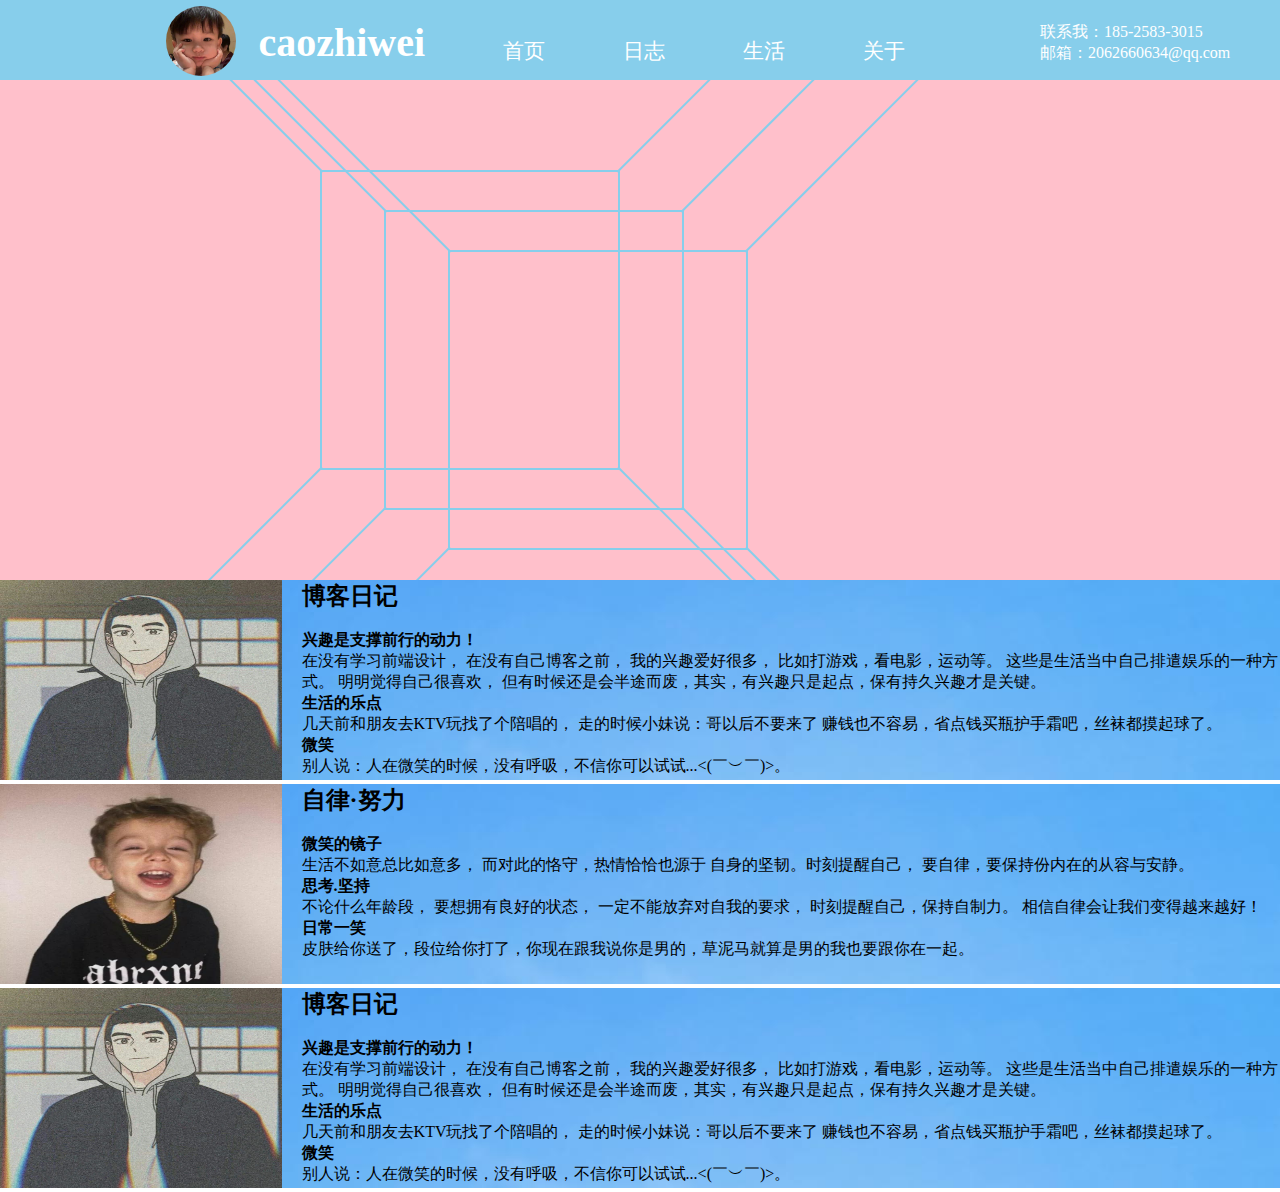
==== index.html @ 77c40b0c "Add files via upload" ====
<!DOCTYPE html>
<html>
	<head>
		<meta charset="utf-8">
		<title>czw个人博客</title>
		<link rel="stylesheet" type="text/css" href="wangyan.css.css">
	</head>
	<body>
<nav>
	<div class="logo-baozh fl">
		<div class="logo-img fl"></div>
		<div class="logo-mp fl">
			<h3>caozhiwei</h3>
<!-- 			<p>On the road ahead</p> -->
		</div>
	</div>
	<embed src="./44.mp3" autostart="true" loop="true" hidden="true"></embed>
	<div class="dao fl">
		<ul class="fl">
			<li>
				<a href="wangyuan.html">首页</a>
				<a href="#">日志</a>
				<a href="#">生活</a>
				<a href="#">关于</a>
			</li>
		</ul>
	</div>
	<div class="mipian fr">联系我：185-2583-3015<br>邮箱：2062660634@qq.com</div>
</nav>
<article class="content">
<div id="box">
		<div id="warp">
			<div></div>
			<div></div>
			<div></div>
			<div></div>
			<div></div>
		</div>
		<div id="warp">
			<div></div>
			<div></div>
			<div></div>
			<div></div>
			<div></div>
		</div>
		<div id="warp">
			<div></div>
			<div></div>
			<div></div>
			<div></div>
			<div></div>
		</div>	
	</div>
	</article>
<img src="5.jpg" />
<div class="bke">
	<div class="bo">
 <h2>博客日记</h2>
 <br/>
	 <h4>兴趣是支撑前行的动力！</h4>
	 <a>在没有学习前端设计，
	 在没有自己博客之前，
	 我的兴趣爱好很多，
	 比如打游戏，看电影，运动等。
	 这些是生活当中自己排遣娱乐的一种方式。
	 明明觉得自己很喜欢，
	 但有时候还是会半途而废，其实，有兴趣只是起点，保有持久兴趣才是关键。</a>
	<h4>生活的乐点</h4>
	<a>
	几天前和朋友去KTV玩找了个陪唱的，
	走的时候小妹说：哥以后不要来了
	赚钱也不容易，省点钱买瓶护手霜吧，丝袜都摸起球了。
	</a>
	<h4>微笑</h4>
	<a>别人说：人在微笑的时候，没有呼吸，不信你可以试试...<(￣︶￣)>。</a>
</div>
</div>
<img src="2.jpg">
<div class="bke">
	<div class="bo">
 <h2>自律·努力</h2>
 <br/>
	 <h4>微笑的镜子</h4>
	 <a>生活不如意总比如意多，
	 而对此的恪守，热情恰恰也源于
	 自身的坚韧。时刻提醒自己，
	 要自律，要保持份内在的从容与安静。</a>
	<h4>思考.坚持</h4>
	<a>
	不论什么年龄段，
	要想拥有良好的状态，
	一定不能放弃对自我的要求，
	时刻提醒自己，保持自制力。
	相信自律会让我们变得越来越好！
	</a>
	<h4>日常一笑</h4>
	<a>皮肤给你送了，段位给你打了，你现在跟我说你是男的，草泥马就算是男的我也要跟你在一起。</a>
</div>
</div>
<img src="5.jpg" />
<div class="bke">
	<div class="bo">
 <h2>博客日记</h2>
 <br/>
	 <h4>兴趣是支撑前行的动力！</h4>
	 <a>在没有学习前端设计，
	 在没有自己博客之前，
	 我的兴趣爱好很多，
	 比如打游戏，看电影，运动等。
	 这些是生活当中自己排遣娱乐的一种方式。
	 明明觉得自己很喜欢，
	 但有时候还是会半途而废，其实，有兴趣只是起点，保有持久兴趣才是关键。</a>
	<h4>生活的乐点</h4>
	<a>
	几天前和朋友去KTV玩找了个陪唱的，
	走的时候小妹说：哥以后不要来了
	赚钱也不容易，省点钱买瓶护手霜吧，丝袜都摸起球了。
	</a>
	<h4>微笑</h4>
	<a>别人说：人在微笑的时候，没有呼吸，不信你可以试试...<(￣︶￣)>。</a>
</div>
</div>
	</body>
</html>
---- wangyan.css.css ----
*{
	margin:0px;
	padding: 0px;
}
nav{
	width:100%;
	height:80px;
	background: skyblue;
}
.fl{
	float: left;
}
.fr{
	float: right;
}
ul{
	list-style: none;
}
/* 下面是logo区 */
.logo-baozh{
	width:300px;
	height:80px;
	margin-left: 13%;
	/* padding-top: 6px; */
}
.logo-baozh .logo-img{
	margin-top: 6px;
	margin-right: 22px;
	width:70px;
	height:70px;
	display: block;
	background: url(1.jpg);
	background-size:100% ;
	border-radius: 50%;
	transition: all 2.0s;
}
.logo-mp h3{
	color: #FFFFFF;
	font-size: 40px;
	margin-top: 19px;
}
.logo-mp p{
	color: #FFFFFF;
}
/* 这里是导航区 */
.dao{
	
	width: 40%;
	height:30px;
	padding-top: 37px;
}
.dao ul li a{
	margin: 0 37px;
	font-size: 21px;
	text-decoration: none;
	color: #fff;
}
.dao ul li a:hover{
	color: #000000;
}
.mipian{
	width: 240px;
	height: 30px;
	margin-top:22px;
	color: #fff;
}
.logo-baozh .logo-img:hover{
	transform: rotate(360deg);
}
/* 下面是网页主图 */
.content{
	width: 100%;
	height: 500px;
	background: #0000FF;
	position: relative;
	overflow: hidden;
}
#box {
			width: 100%;
			height: 100%;
			position: absolute;
			top: 50%;
			left: 50%;
			background: #FFC0CB;
			transform: translate(-50%,-50%);
			animation: bcolor 24s linear infinite;
		}
		#warp {
			position: relative;
			width: 300px;
			height: 300px;
			animation: brotate 60s linear infinite;
		}
		#box #warp:nth-child(1){
			top: 18%;
			left: 25%;
		}
		#box #warp:nth-child(2){
			top: -34%;
			left: 30%;
		}
		#box #warp:nth-child(3){
			top: -86%;
			left: 35%;
		}
		#warp div {
			width: 100%;
			height: 100%;
			position: absolute;
			box-sizing: border-box;
		}
		#warp div:nth-child(3){
			border: 2px solid skyblue;
		}
		
		#warp div:nth-child(1){
			width: 500%;
			top: -191%;
			left: -461%;
			transform: rotate(45deg);
			border-top: 2px solid skyblue;
		}
		#warp div:nth-child(2){
			width: 500%;
			top: -191%;
			left: 61%;
			transform: rotate(-45deg);
			border-top: 2px solid skyblue;
		}
		#warp div:nth-child(4){
			width: 500%;
			top: 261%;
			left: -9%;
			transform: rotate(45deg);
			border-top: 2px solid skyblue;
		}
		#warp div:nth-child(5){
			width: 500%;
			top: 261%;
			left: -391%;
			transform: rotate(-45deg);
			border-top: 2px solid skyblue;
		}
		@keyframes brotate{
			from{transform: rotate(0deg);}
			to{transform: rotate(360deg);}
		}
		@keyframes bcolor{
			0%,100% {background: darkcyan;}
			25% {background: slateblue;}
			50% {background: darkslateblue;}
			75% {background: darkred;}
		}
		/* 下面是内容部分 */
		img{
			width: 22%;
			height: 200px;
		}
.bke{
	float: right;
	width: 78%;
	height: 200px;
	background: url(23.jpg);
}

 .bke .41{
position: absolute;
margin-top:100px;	
}
.bke .bo{
	margin-left: 20px;
}
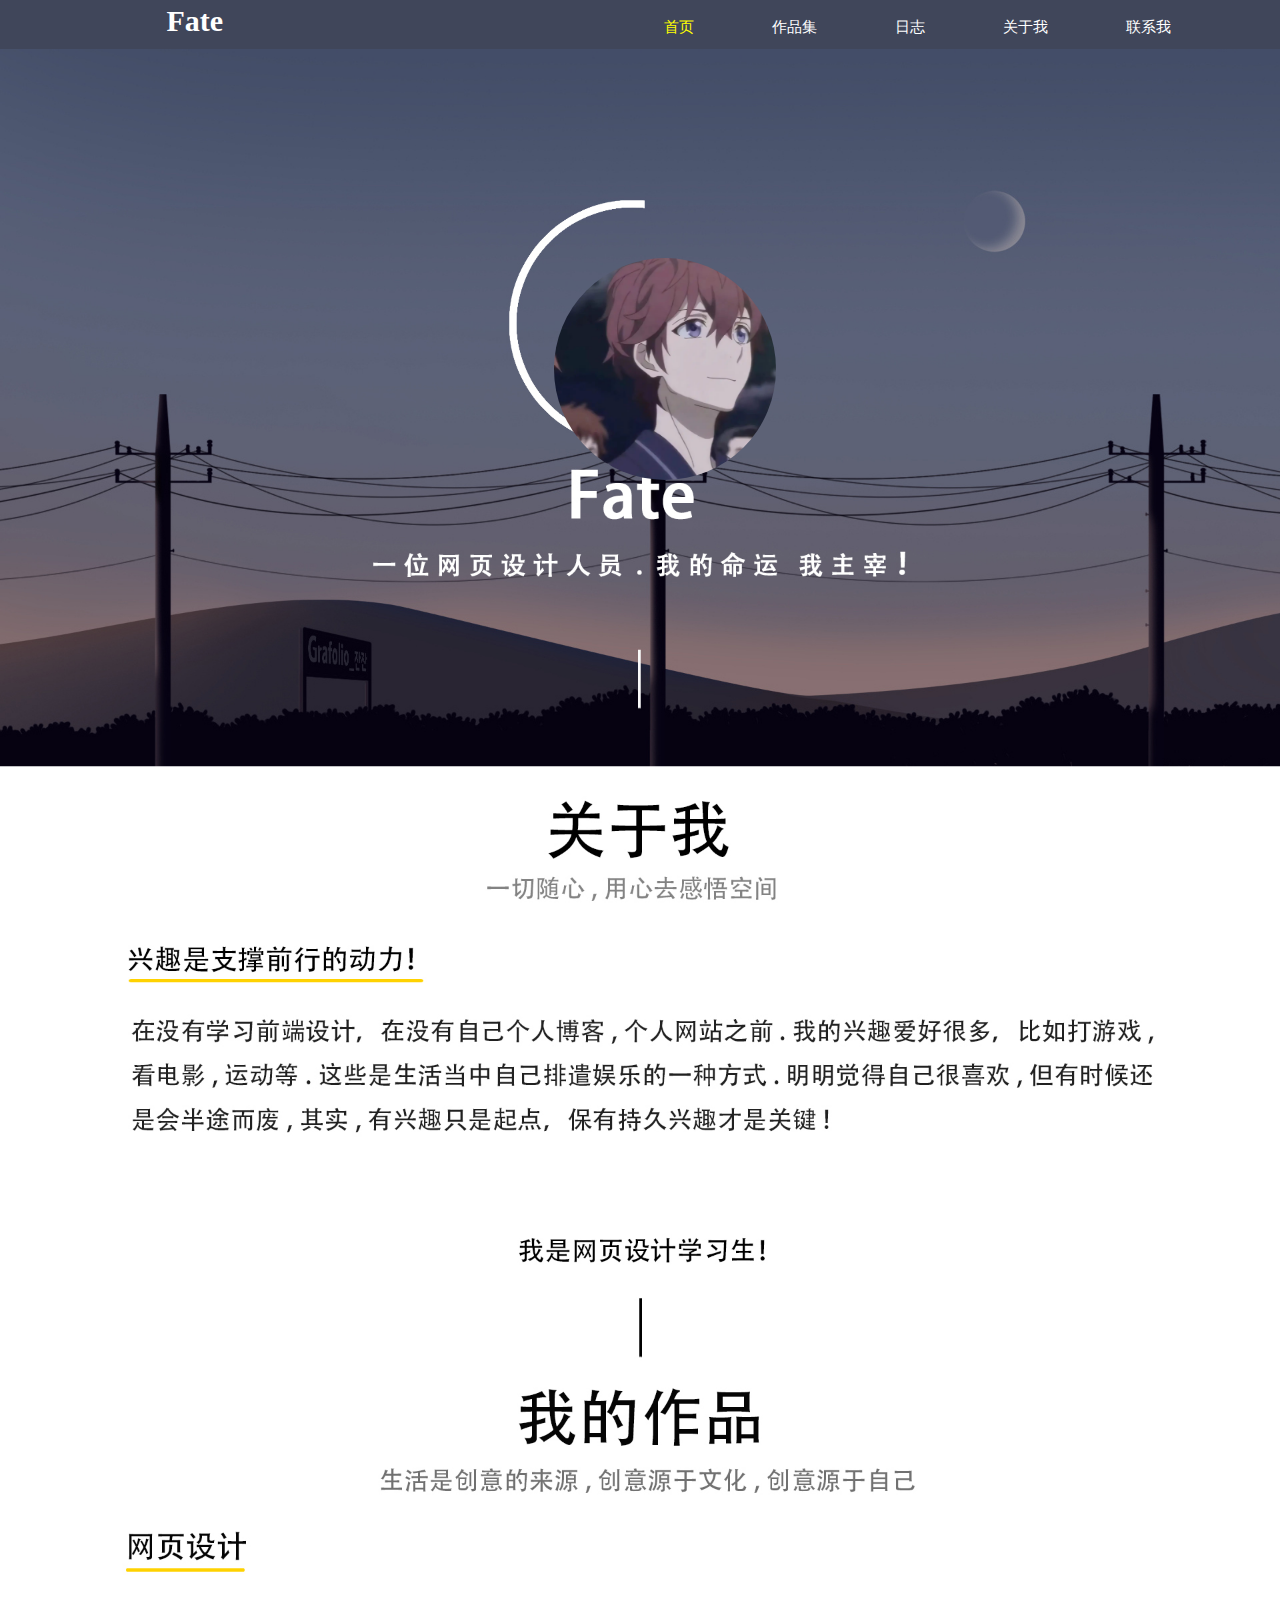
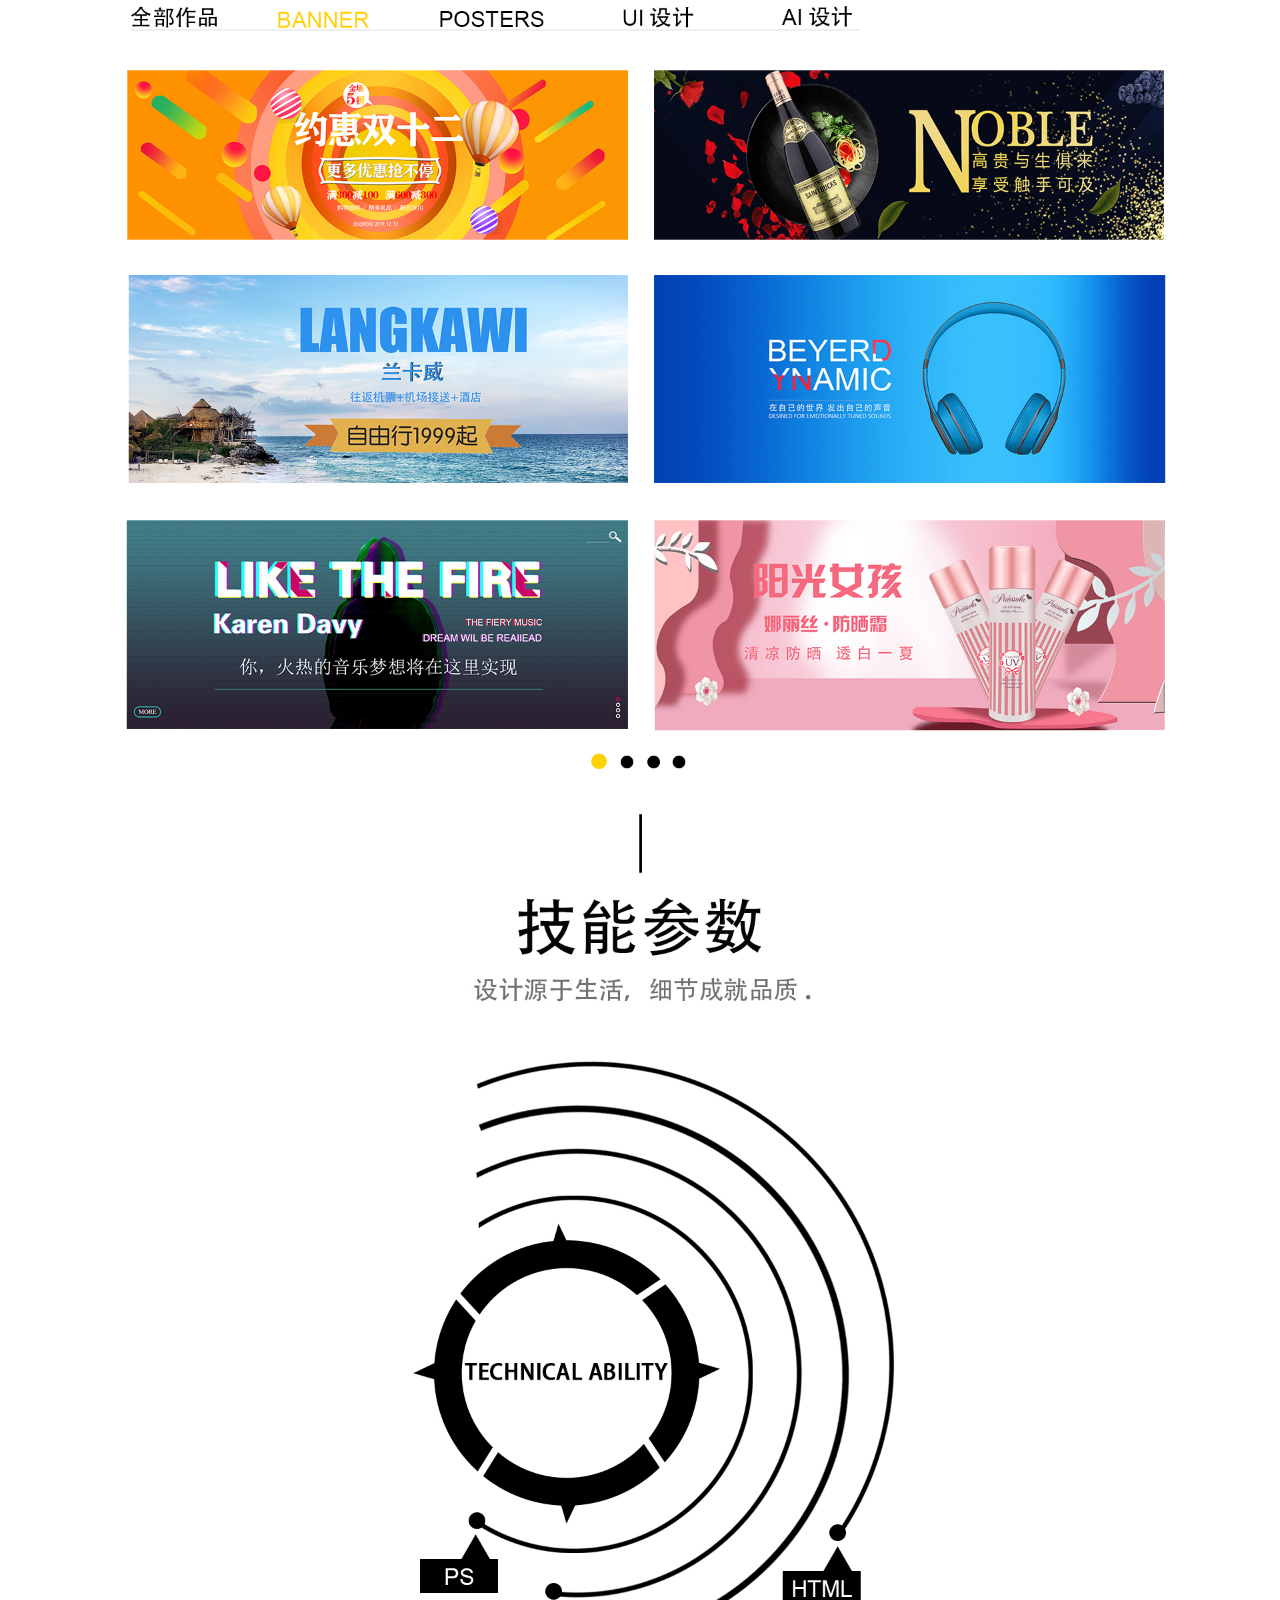
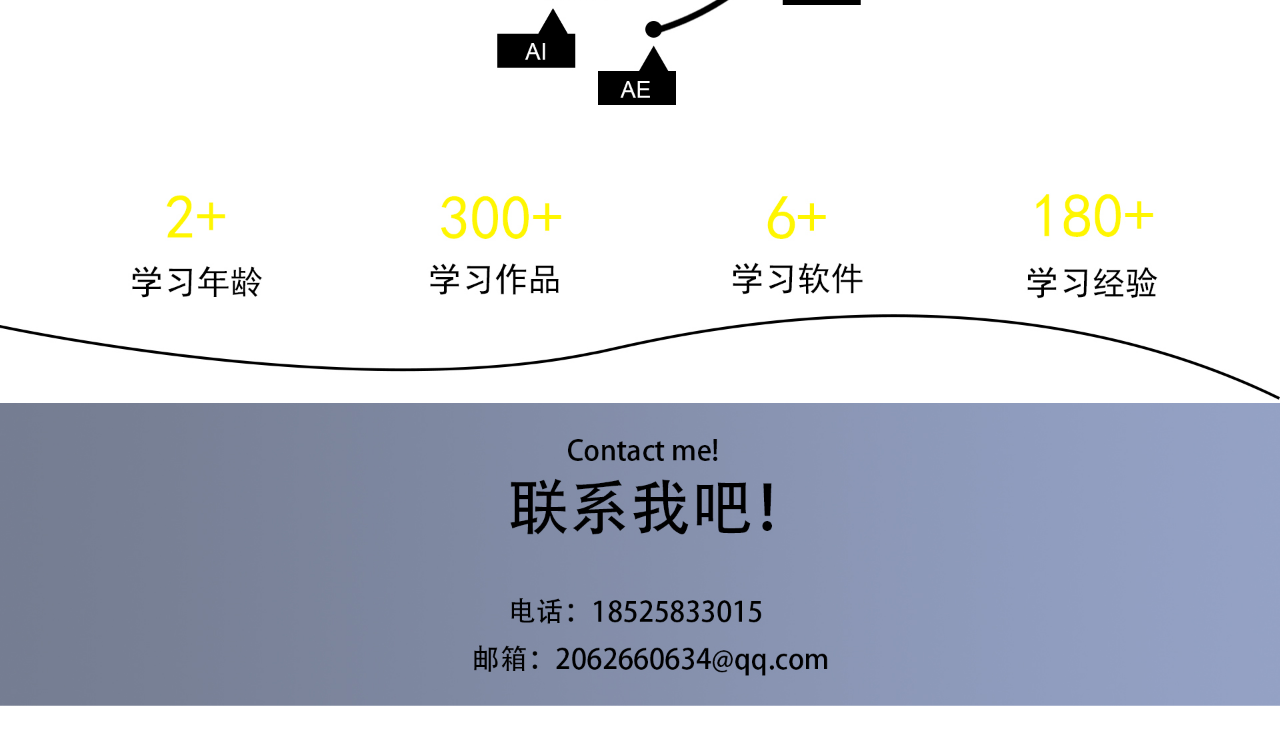
==== commit 06b63094: "Add files via upload" ====
--- a/index.html
+++ b/index.html
@@ -2,123 +2,36 @@
 <html>
 	<head>
 		<meta charset="utf-8">
-		<title>czw个人博客</title>
-		<link rel="stylesheet" type="text/css" href="wangyan.css.css">
+		<title>CZW</title>
+		<link rel="stylesheet" type="text/css" href="angy.css"/>
 	</head>
 	<body>
-<nav>
-	<div class="logo-baozh fl">
-		<div class="logo-img fl"></div>
-		<div class="logo-mp fl">
-			<h3>caozhiwei</h3>
-<!-- 			<p>On the road ahead</p> -->
+		<nav>
+		</div>	
+			<div class="logo-baozh fl">
+				<div class="logo-mp fl">
+					<h3>Fate</h3>
+				</div>
+			</div>
+			<!-- 下面是banner -->
+			<!-- 上面是banner部分 -->
+			<div class="dao fl">
+				<ul class="fl">
+					<li>
+						<a href="#" class="number">首页</a>
+						<a href="#">作品集</a>
+						<a href="#">日志</a>
+						<a href="#">关于我</a>
+						<a href="#">联系我</a>
+					</li>
+				</ul>
+			</div>
+		</nav>
+		<div id="bjk">
+			<img src="2.jpeg" id="tupl" >
+		<img src="曹志伟（个人网站）.jpg">
 		</div>
-	</div>
-	<embed src="./44.mp3" autostart="true" loop="true" hidden="true"></embed>
-	<div class="dao fl">
-		<ul class="fl">
-			<li>
-				<a href="wangyuan.html">首页</a>
-				<a href="#">日志</a>
-				<a href="#">生活</a>
-				<a href="#">关于</a>
-			</li>
-		</ul>
-	</div>
-	<div class="mipian fr">联系我：185-2583-3015<br>邮箱：2062660634@qq.com</div>
-</nav>
-<article class="content">
-<div id="box">
-		<div id="warp">
-			<div></div>
-			<div></div>
-			<div></div>
-			<div></div>
-			<div></div>
-		</div>
-		<div id="warp">
-			<div></div>
-			<div></div>
-			<div></div>
-			<div></div>
-			<div></div>
-		</div>
-		<div id="warp">
-			<div></div>
-			<div></div>
-			<div></div>
-			<div></div>
-			<div></div>
-		</div>	
-	</div>
-	</article>
-<img src="5.jpg" />
-<div class="bke">
-	<div class="bo">
- <h2>博客日记</h2>
- <br/>
-	 <h4>兴趣是支撑前行的动力！</h4>
-	 <a>在没有学习前端设计，
-	 在没有自己博客之前，
-	 我的兴趣爱好很多，
-	 比如打游戏，看电影，运动等。
-	 这些是生活当中自己排遣娱乐的一种方式。
-	 明明觉得自己很喜欢，
-	 但有时候还是会半途而废，其实，有兴趣只是起点，保有持久兴趣才是关键。</a>
-	<h4>生活的乐点</h4>
-	<a>
-	几天前和朋友去KTV玩找了个陪唱的，
-	走的时候小妹说：哥以后不要来了
-	赚钱也不容易，省点钱买瓶护手霜吧，丝袜都摸起球了。
-	</a>
-	<h4>微笑</h4>
-	<a>别人说：人在微笑的时候，没有呼吸，不信你可以试试...<(￣︶￣)>。</a>
-</div>
-</div>
-<img src="2.jpg">
-<div class="bke">
-	<div class="bo">
- <h2>自律·努力</h2>
- <br/>
-	 <h4>微笑的镜子</h4>
-	 <a>生活不如意总比如意多，
-	 而对此的恪守，热情恰恰也源于
-	 自身的坚韧。时刻提醒自己，
-	 要自律，要保持份内在的从容与安静。</a>
-	<h4>思考.坚持</h4>
-	<a>
-	不论什么年龄段，
-	要想拥有良好的状态，
-	一定不能放弃对自我的要求，
-	时刻提醒自己，保持自制力。
-	相信自律会让我们变得越来越好！
-	</a>
-	<h4>日常一笑</h4>
-	<a>皮肤给你送了，段位给你打了，你现在跟我说你是男的，草泥马就算是男的我也要跟你在一起。</a>
-</div>
-</div>
-<img src="5.jpg" />
-<div class="bke">
-	<div class="bo">
- <h2>博客日记</h2>
- <br/>
-	 <h4>兴趣是支撑前行的动力！</h4>
-	 <a>在没有学习前端设计，
-	 在没有自己博客之前，
-	 我的兴趣爱好很多，
-	 比如打游戏，看电影，运动等。
-	 这些是生活当中自己排遣娱乐的一种方式。
-	 明明觉得自己很喜欢，
-	 但有时候还是会半途而废，其实，有兴趣只是起点，保有持久兴趣才是关键。</a>
-	<h4>生活的乐点</h4>
-	<a>
-	几天前和朋友去KTV玩找了个陪唱的，
-	走的时候小妹说：哥以后不要来了
-	赚钱也不容易，省点钱买瓶护手霜吧，丝袜都摸起球了。
-	</a>
-	<h4>微笑</h4>
-	<a>别人说：人在微笑的时候，没有呼吸，不信你可以试试...<(￣︶￣)>。</a>
-</div>
-</div>
+		<embed src="Rihanna%20-%20Take%20a%20Bow%20(Reloaded%20Bonus%20Track).mp3" autostart="true" 
+		loop="true" hidden="true"></embed>
 	</body>
-</html>
+</html>
--- a/angy.css
+++ b/angy.css
@@ -0,0 +1,100 @@
+*{
+	margin: 0px;
+	padding: 0px;
+}
+nav{
+	width: 100%;
+	height: 50px;
+	background: #40465a;
+}
+.fl{
+	float: left;
+}
+.fr{
+	float: right;
+}
+ul{
+	list-style: none;
+}
+/* 下面是logo区 */
+.logo-baozh{
+	width: 300px;
+	height: 80px;
+	margin-left: 13%;
+}
+/* .logo-baozh .logo-img{
+	width: 500px;
+	height: 500px;
+	display: block;
+	background:url(2.jpeg);
+	background-size: 100%;
+	border-radius: 50%;
+	transition: all 2.0s;
+} */
+.logo-mp h3{
+	color: #FFFFFF;
+	font-size: 30px;
+	margin-top: 4px;
+}
+/* 下面是导航区 */
+.dao{
+	width: 50%;
+height: 30px;
+padding-top: 18px;
+padding-left: 161px;
+}
+.dao ul li a{
+	margin: 0 37px;
+	font-size: 15px;
+	text-decoration: none;
+	color:#fff;
+}
+.dao ul li a:hover{
+	color: #000000;
+}
+.mipian{
+	width: 240px;
+	height: 30px;
+	margin-top: 19px;
+	color: #FFFFFF;
+	font-size: 15px;
+}
+.logo-baozh .logo-img:hover{
+	transform: rotate(360deg);
+}
+/* 下面是banner */
+.content{
+	width: 100%;
+	height: 500px;
+}
+.banner{
+	width: 100%;
+	height: 500px;
+}
+ .dao .number{
+color:yellow;	
+}
+#bjk img{
+	width: 100%;
+	height: 100%;
+	margin-top: -31px;
+	
+}
+#bjk #tupl{
+	position:absolute;
+	width: 222px;
+	height: 222px;
+	border-radius: 100%;
+	padding: 0px;
+	margin-top: 178px;
+	margin-left:554px;
+	display: block;
+	background: url(1.jpg);
+	background-size:100% ;
+	border-radius: 50%;
+	transition: all 2.0s;
+}
+#bjk #tupl:hover{
+transform: rotate(360deg);	
+}
+
